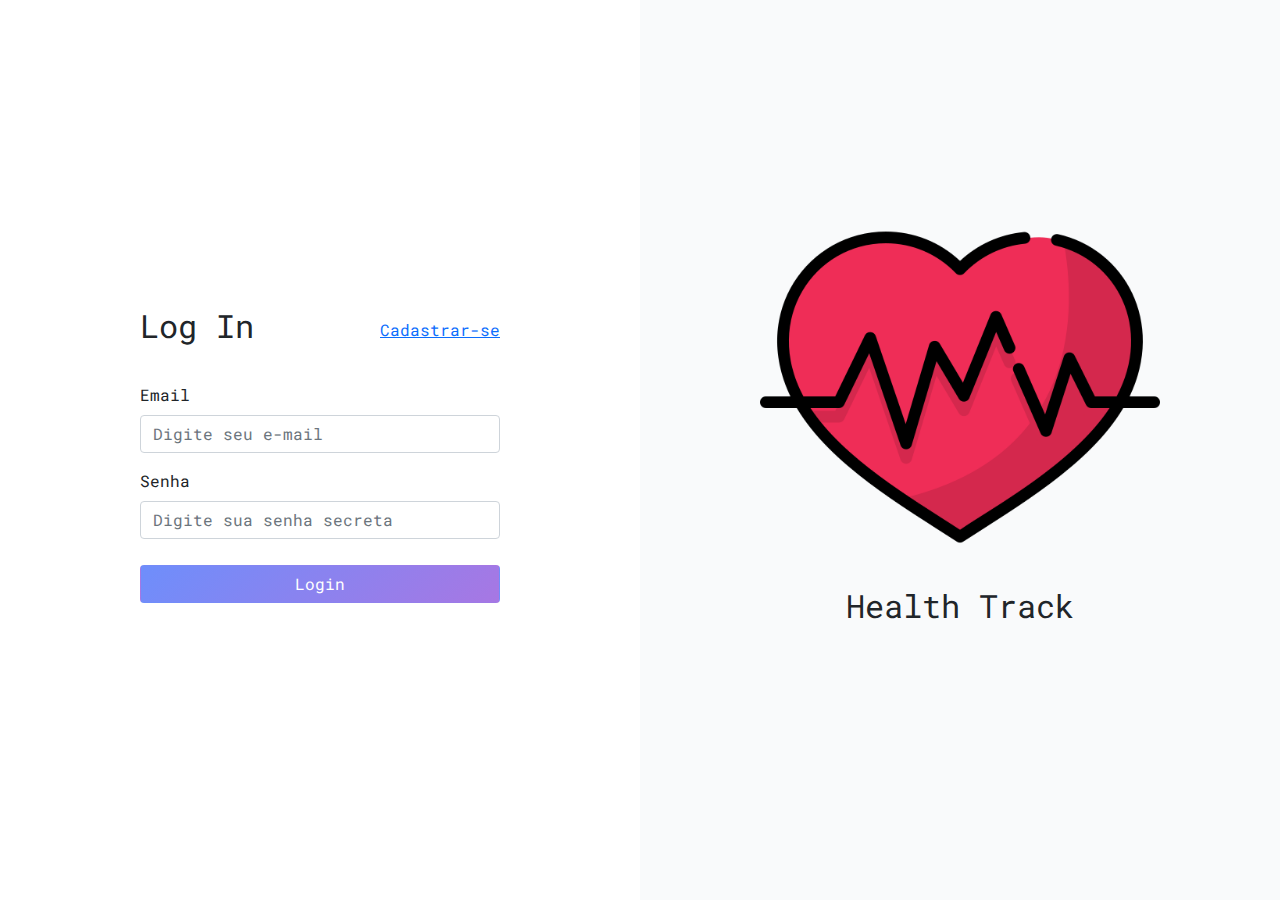
==== index.html @ d2e9fe8e "criando pagina de login" ====
<!DOCTYPE html>
<html lang="pt-br">

<head>
    <meta charset="UTF-8">
    <meta http-equiv="X-UA-Compatible" content="IE=edge">
    <meta name="viewport" content="width=device-width, initial-scale=1.0">
    <link rel="stylesheet" href="./css/all.css">
    <link rel="stylesheet" href="./plugins/bootstrap/css/bootstrap.min.css">
    <link rel="stylesheet" href="./plugins/fontawesome/css/all.min.css">
    <title>Health Track</title>
</head>

<body>
    <div class="login">
        <div class="login-form">
            <div class="login-form-wrapper">
                <div class="login-title">
                    <h2>Log In</h2>
                    <a href="#">Cadastrar-se</a>
                </div>
                <form>
                    <div class="mb-3">
                        <label for="email" class="form-label">Email</label>
                        <input type="email" class="form-control" id="exampleIemailnputEmail1" aria-describedby="emailHelp" placeholder="Digite seu e-mail">
                    </div>
                    <div class="mb-3">
                        <label for="senha" class="form-label">Senha</label>
                        <input type="password" class="form-control" id="senha" placeholder="Digite sua senha secreta">
                    </div>
                    <button type="submit" class="btn">Login</button>
                </form>
            </div>
        </div>
        <div class="banner-login">
            <img src="./images/cardio.png" alt="">
            <h2>Health Track</h2>
        </div>
    </div>

    <script src="plugins/bootstrap/js/bootstrap.min.js"></script>
    <script src="plugins/fontawesome/js/all.min.js"></script>
</body>

</html>
---- css/all.css ----
@import './fonts.css';
@import './reset.css';
@import './login.css';
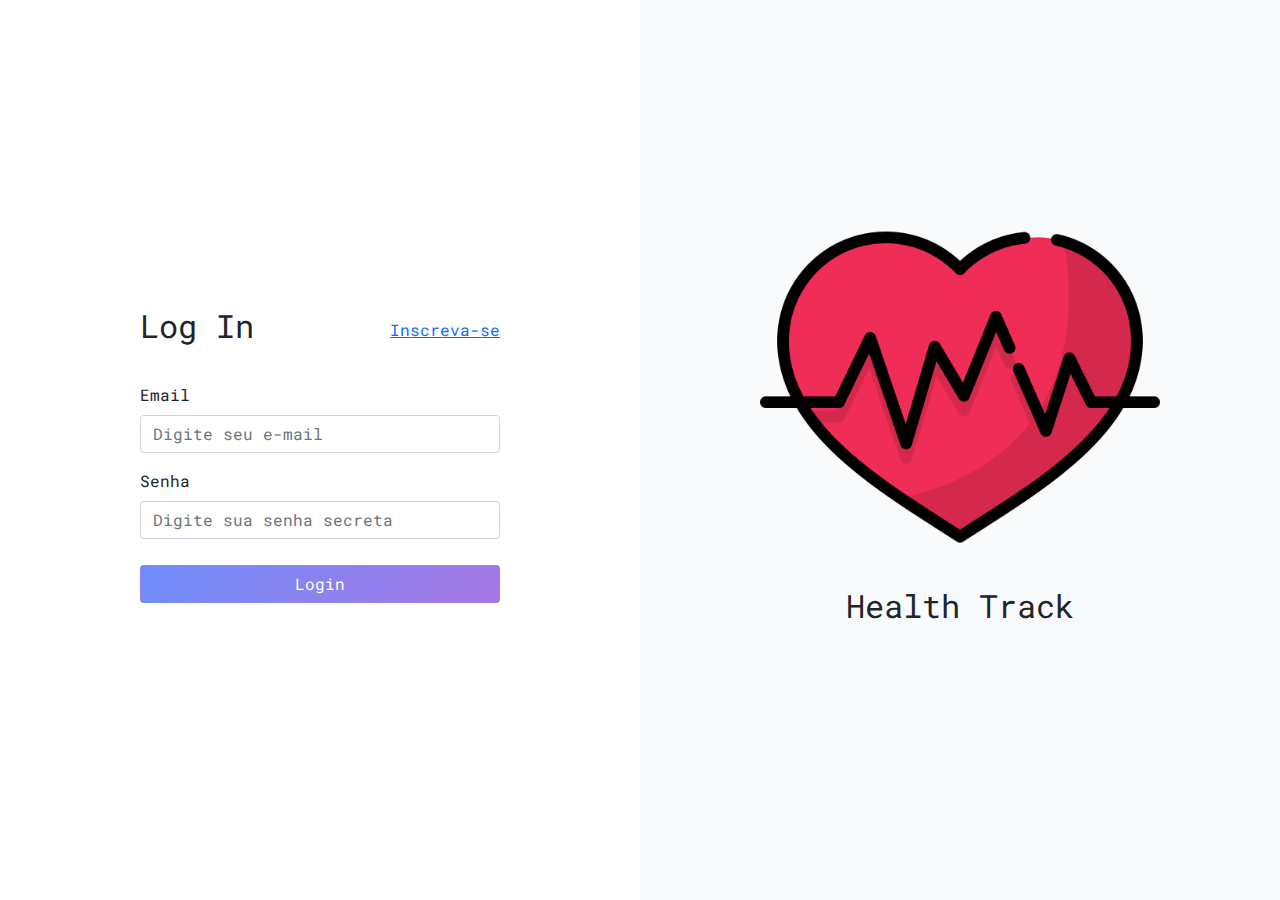
==== commit 09da771e: "criando pagina register" ====
--- a/index.html
+++ b/index.html
@@ -17,7 +17,7 @@
             <div class="login-form-wrapper">
                 <div class="login-title">
                     <h2>Log In</h2>
-                    <a href="#">Cadastrar-se</a>
+                    <a href="./views/register.html">Inscreva-se</a>
                 </div>
                 <form>
                     <div class="mb-3">
--- a/css/all.css
+++ b/css/all.css
@@ -1,3 +1,4 @@
 @import './fonts.css';
 @import './reset.css';
-@import './login.css';+@import './login.css';
+@import './register.css';